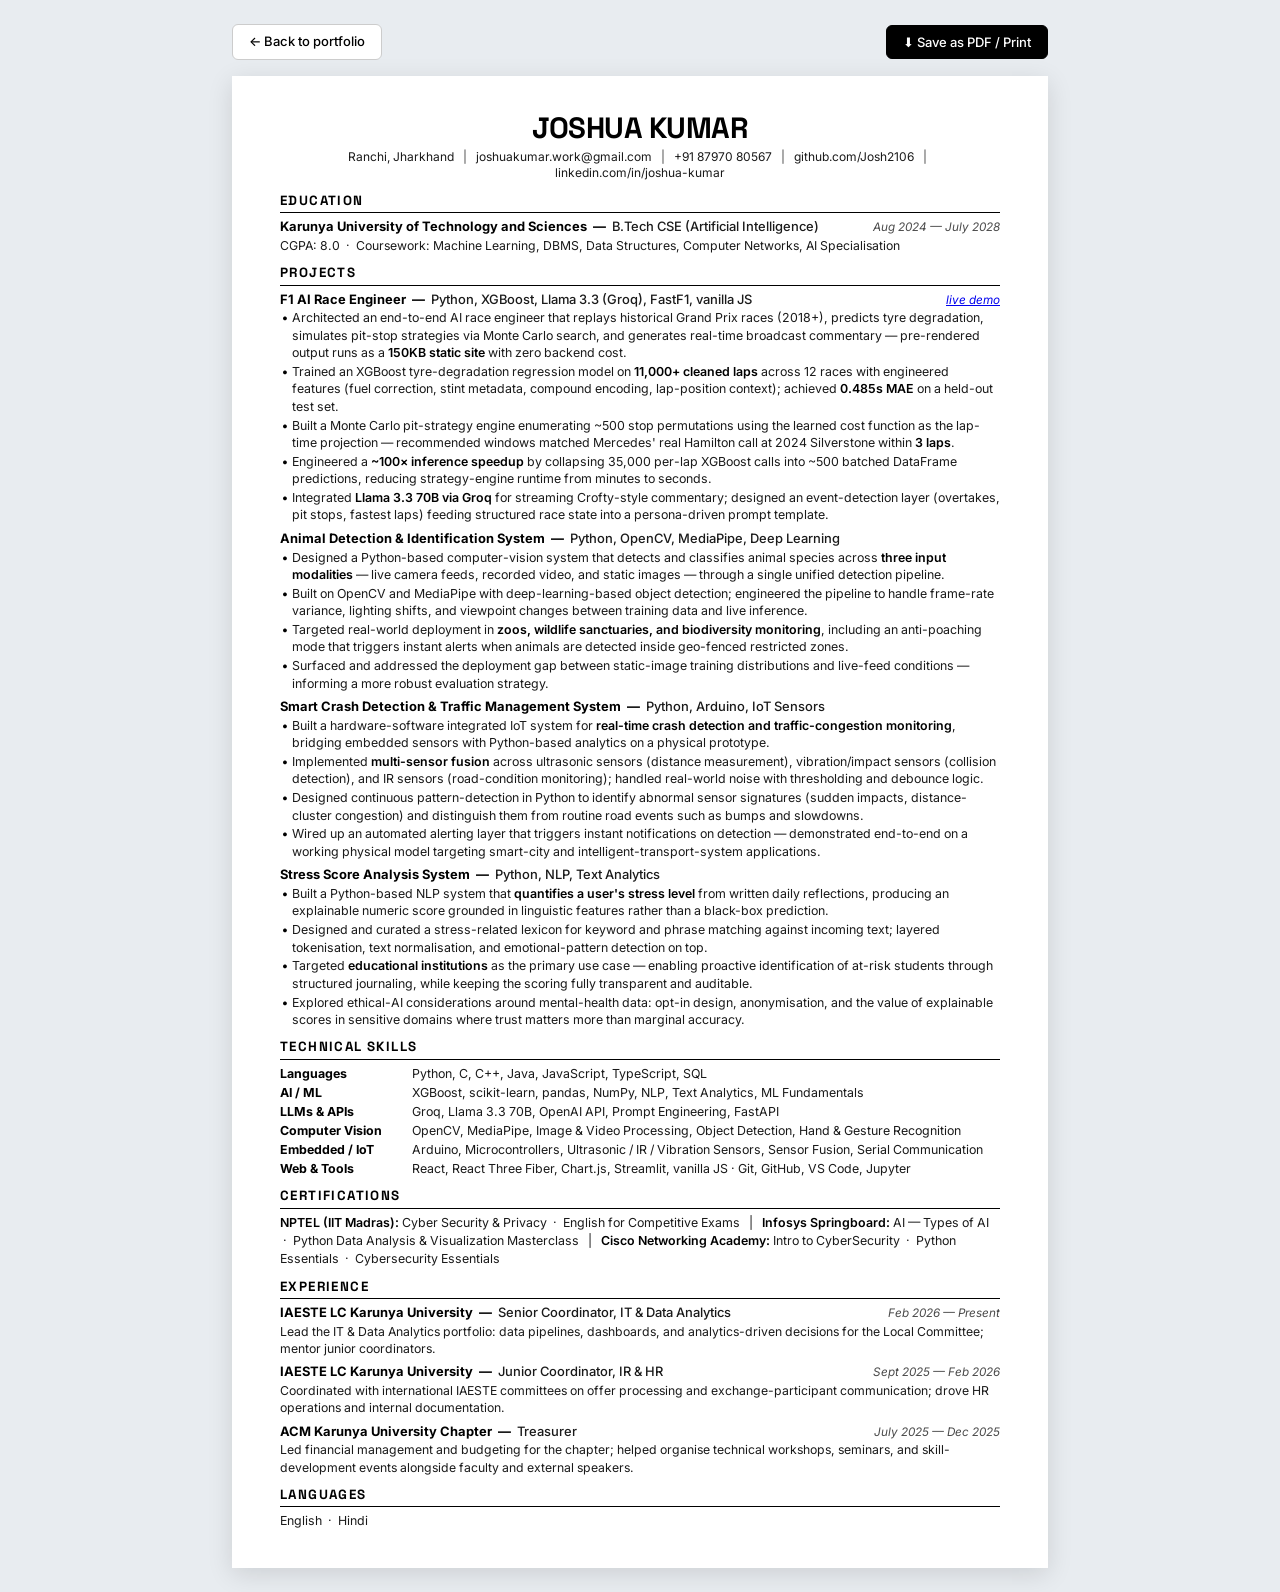
==== resume.html @ f76fd344 "Initial portfolio site - Hero with photo, typewriter, animated stats - 8 projects with video demos f" ====
<!doctype html>
<html lang="en">
<head>
<meta charset="utf-8" />
<meta name="viewport" content="width=device-width, initial-scale=1" />
<title>Joshua Kumar — Resume</title>
<meta name="description" content="Joshua Kumar — B.Tech CSE (AI) student. Resume." />
<link rel="icon" type="image/svg+xml" href="favicon.svg" />
<link rel="preconnect" href="https://fonts.googleapis.com" />
<link rel="preconnect" href="https://fonts.gstatic.com" crossorigin />
<link href="https://fonts.googleapis.com/css2?family=Inter:wght@400;500;600;700&family=Space+Grotesk:wght@600;700&display=swap" rel="stylesheet" />
<style>
  :root {
    --ink: #000000;
    --ink-soft: #1a1a1a;
    --ink-muted: #4a4a4a;
    --accent: #000000;
    --line: #cccccc;
    --bg: #ffffff;
  }
  * { box-sizing: border-box; margin: 0; padding: 0; }
  html { -webkit-print-color-adjust: exact; print-color-adjust: exact; }
  body {
    font-family: 'Inter', system-ui, sans-serif;
    background: #e8ecf0;
    color: var(--ink);
    line-height: 1.38;
    -webkit-font-smoothing: antialiased;
    padding: 24px 16px;
  }
  .toolbar {
    max-width: 8.5in;
    margin: 0 auto 16px;
    display: flex;
    justify-content: space-between;
    align-items: center;
    gap: 12px;
    flex-wrap: wrap;
  }
  .toolbar a, .toolbar button {
    font-family: inherit;
    font-size: 13px;
    font-weight: 500;
    padding: 8px 16px;
    border-radius: 6px;
    border: 1px solid var(--line);
    background: #fff;
    color: var(--ink);
    cursor: pointer;
    text-decoration: none;
    transition: all 0.15s ease;
  }
  .toolbar a:hover, .toolbar button:hover {
    background: var(--ink);
    color: #fff;
    border-color: var(--ink);
  }
  .toolbar .print-btn { background: var(--ink); color: #fff; border-color: var(--ink); }
  .toolbar .print-btn:hover { background: #333; border-color: #333; }

  .page {
    width: 8.5in;
    min-height: 11in;
    background: var(--bg);
    margin: 0 auto;
    padding: 0.4in 0.5in;
    box-shadow: 0 6px 24px rgba(0, 0, 0, 0.12);
    color: var(--ink);
    font-size: 9.5pt;
  }

  /* HEADER */
  .name {
    font-family: 'Space Grotesk', sans-serif;
    font-size: 22pt;
    font-weight: 700;
    letter-spacing: -0.5px;
    text-align: center;
    color: var(--ink);
    line-height: 1;
  }
  .contact-line {
    text-align: center;
    margin-top: 5px;
    font-size: 9pt;
    color: var(--ink-soft);
  }
  .contact-line a { color: var(--ink-soft); text-decoration: none; }
  .contact-line .sep { margin: 0 6px; color: var(--ink-muted); }

  /* SECTION */
  .sec { margin-top: 10px; }
  .sec-title {
    font-family: 'Space Grotesk', sans-serif;
    font-size: 10pt;
    font-weight: 700;
    text-transform: uppercase;
    letter-spacing: 1.4px;
    color: var(--ink);
    border-bottom: 1.2px solid var(--ink);
    padding-bottom: 2px;
    margin-bottom: 5px;
  }

  /* ENTRY */
  .entry { margin-bottom: 6px; break-inside: avoid; }
  .entry:last-child { margin-bottom: 0; }
  .entry-head {
    display: flex;
    justify-content: space-between;
    align-items: baseline;
    gap: 10px;
  }
  .entry-title { font-weight: 700; font-size: 9.7pt; color: var(--ink); }
  .entry-title em { font-weight: 500; color: var(--ink-soft); font-style: normal; }
  .entry-date {
    font-size: 8.8pt;
    color: var(--ink-muted);
    font-style: italic;
    white-space: nowrap;
  }
  .entry-sub {
    font-size: 9.2pt;
    color: var(--ink-soft);
    margin-top: 1px;
    line-height: 1.4;
  }
  .entry ul { list-style: none; padding-left: 0; margin-top: 1px; }
  .entry ul li {
    position: relative;
    padding-left: 12px;
    margin-bottom: 1.5px;
    font-size: 9.3pt;
    line-height: 1.4;
    color: var(--ink-soft);
  }
  .entry ul li::before {
    content: "•";
    position: absolute;
    left: 2px;
    color: var(--ink);
    font-weight: 700;
  }
  .entry ul li strong { color: var(--ink); font-weight: 600; }

  /* SKILLS */
  .skills-row {
    display: grid;
    grid-template-columns: 120px 1fr;
    gap: 3px 12px;
    font-size: 9.3pt;
    margin-bottom: 2px;
  }
  .skills-label { font-weight: 700; color: var(--ink); }
  .skills-value { color: var(--ink-soft); }

  /* COMPACT */
  .compact-list {
    font-size: 9.3pt;
    color: var(--ink-soft);
    line-height: 1.45;
  }
  .compact-list strong { color: var(--ink); font-weight: 600; }

  /* PRINT */
  @media print {
    body { background: #fff; padding: 0; }
    .toolbar { display: none; }
    .page {
      box-shadow: none;
      margin: 0;
      padding: 0.38in 0.48in;
      width: 100%;
      min-height: auto;
    }
    a { color: inherit; text-decoration: none; }
  }

  @page {
    size: letter;
    margin: 0.3in;
  }
</style>
</head>
<body>

<div class="toolbar">
  <a href="index.html">← Back to portfolio</a>
  <button class="print-btn" onclick="window.print()">⬇ Save as PDF / Print</button>
</div>

<div class="page">

  <!-- HEADER -->
  <h1 class="name">JOSHUA KUMAR</h1>
  <div class="contact-line">
    Ranchi, Jharkhand
    <span class="sep">|</span>
    <a href="mailto:joshuakumar.work@gmail.com">joshuakumar.work@gmail.com</a>
    <span class="sep">|</span>
    +91 87970 80567
    <span class="sep">|</span>
    <a href="https://github.com/Josh2106" target="_blank">github.com/Josh2106</a>
    <span class="sep">|</span>
    <a href="https://www.linkedin.com/in/joshua-kumar-252450297/" target="_blank">linkedin.com/in/joshua-kumar</a>
  </div>

  <!-- EDUCATION -->
  <div class="sec">
    <div class="sec-title">Education</div>
    <div class="entry">
      <div class="entry-head">
        <span class="entry-title">Karunya University of Technology and Sciences &nbsp;—&nbsp; <em>B.Tech CSE (Artificial Intelligence)</em></span>
        <span class="entry-date">Aug 2024 — July 2028</span>
      </div>
      <div class="entry-sub">CGPA: 8.0 &nbsp;·&nbsp; Coursework: Machine Learning, DBMS, Data Structures, Computer Networks, AI Specialisation</div>
    </div>
  </div>

  <!-- PROJECTS -->
  <div class="sec">
    <div class="sec-title">Projects</div>

    <div class="entry">
      <div class="entry-head">
        <span class="entry-title">F1 AI Race Engineer &nbsp;—&nbsp; <em>Python, XGBoost, Llama 3.3 (Groq), FastF1, vanilla JS</em></span>
        <span class="entry-date"><a href="https://josh2106.github.io/f1-ai-race-engineer/" target="_blank">live demo</a></span>
      </div>
      <ul>
        <li>Architected an end-to-end AI race engineer that replays historical Grand Prix races (2018+), predicts tyre degradation, simulates pit-stop strategies via Monte Carlo search, and generates real-time broadcast commentary — pre-rendered output runs as a <strong>150KB static site</strong> with zero backend cost.</li>
        <li>Trained an XGBoost tyre-degradation regression model on <strong>11,000+ cleaned laps</strong> across 12 races with engineered features (fuel correction, stint metadata, compound encoding, lap-position context); achieved <strong>0.485s MAE</strong> on a held-out test set.</li>
        <li>Built a Monte Carlo pit-strategy engine enumerating ~500 stop permutations using the learned cost function as the lap-time projection — recommended windows matched Mercedes' real Hamilton call at 2024 Silverstone within <strong>3 laps</strong>.</li>
        <li>Engineered a <strong>~100× inference speedup</strong> by collapsing 35,000 per-lap XGBoost calls into ~500 batched DataFrame predictions, reducing strategy-engine runtime from minutes to seconds.</li>
        <li>Integrated <strong>Llama 3.3 70B via Groq</strong> for streaming Crofty-style commentary; designed an event-detection layer (overtakes, pit stops, fastest laps) feeding structured race state into a persona-driven prompt template.</li>
      </ul>
    </div>

    <div class="entry">
      <div class="entry-head">
        <span class="entry-title">Animal Detection &amp; Identification System &nbsp;—&nbsp; <em>Python, OpenCV, MediaPipe, Deep Learning</em></span>
      </div>
      <ul>
        <li>Designed a Python-based computer-vision system that detects and classifies animal species across <strong>three input modalities</strong> — live camera feeds, recorded video, and static images — through a single unified detection pipeline.</li>
        <li>Built on OpenCV and MediaPipe with deep-learning-based object detection; engineered the pipeline to handle frame-rate variance, lighting shifts, and viewpoint changes between training data and live inference.</li>
        <li>Targeted real-world deployment in <strong>zoos, wildlife sanctuaries, and biodiversity monitoring</strong>, including an anti-poaching mode that triggers instant alerts when animals are detected inside geo-fenced restricted zones.</li>
        <li>Surfaced and addressed the deployment gap between static-image training distributions and live-feed conditions — informing a more robust evaluation strategy.</li>
      </ul>
    </div>

    <div class="entry">
      <div class="entry-head">
        <span class="entry-title">Smart Crash Detection &amp; Traffic Management System &nbsp;—&nbsp; <em>Python, Arduino, IoT Sensors</em></span>
      </div>
      <ul>
        <li>Built a hardware-software integrated IoT system for <strong>real-time crash detection and traffic-congestion monitoring</strong>, bridging embedded sensors with Python-based analytics on a physical prototype.</li>
        <li>Implemented <strong>multi-sensor fusion</strong> across ultrasonic sensors (distance measurement), vibration/impact sensors (collision detection), and IR sensors (road-condition monitoring); handled real-world noise with thresholding and debounce logic.</li>
        <li>Designed continuous pattern-detection in Python to identify abnormal sensor signatures (sudden impacts, distance-cluster congestion) and distinguish them from routine road events such as bumps and slowdowns.</li>
        <li>Wired up an automated alerting layer that triggers instant notifications on detection — demonstrated end-to-end on a working physical model targeting smart-city and intelligent-transport-system applications.</li>
      </ul>
    </div>

    <div class="entry">
      <div class="entry-head">
        <span class="entry-title">Stress Score Analysis System &nbsp;—&nbsp; <em>Python, NLP, Text Analytics</em></span>
      </div>
      <ul>
        <li>Built a Python-based NLP system that <strong>quantifies a user's stress level</strong> from written daily reflections, producing an explainable numeric score grounded in linguistic features rather than a black-box prediction.</li>
        <li>Designed and curated a stress-related lexicon for keyword and phrase matching against incoming text; layered tokenisation, text normalisation, and emotional-pattern detection on top.</li>
        <li>Targeted <strong>educational institutions</strong> as the primary use case — enabling proactive identification of at-risk students through structured journaling, while keeping the scoring fully transparent and auditable.</li>
        <li>Explored ethical-AI considerations around mental-health data: opt-in design, anonymisation, and the value of explainable scores in sensitive domains where trust matters more than marginal accuracy.</li>
      </ul>
    </div>

  </div>

  <!-- TECHNICAL SKILLS -->
  <div class="sec">
    <div class="sec-title">Technical Skills</div>
    <div class="skills-row">
      <div class="skills-label">Languages</div>
      <div class="skills-value">Python, C, C++, Java, JavaScript, TypeScript, SQL</div>
    </div>
    <div class="skills-row">
      <div class="skills-label">AI / ML</div>
      <div class="skills-value">XGBoost, scikit-learn, pandas, NumPy, NLP, Text Analytics, ML Fundamentals</div>
    </div>
    <div class="skills-row">
      <div class="skills-label">LLMs &amp; APIs</div>
      <div class="skills-value">Groq, Llama 3.3 70B, OpenAI API, Prompt Engineering, FastAPI</div>
    </div>
    <div class="skills-row">
      <div class="skills-label">Computer Vision</div>
      <div class="skills-value">OpenCV, MediaPipe, Image &amp; Video Processing, Object Detection, Hand &amp; Gesture Recognition</div>
    </div>
    <div class="skills-row">
      <div class="skills-label">Embedded / IoT</div>
      <div class="skills-value">Arduino, Microcontrollers, Ultrasonic / IR / Vibration Sensors, Sensor Fusion, Serial Communication</div>
    </div>
    <div class="skills-row">
      <div class="skills-label">Web &amp; Tools</div>
      <div class="skills-value">React, React Three Fiber, Chart.js, Streamlit, vanilla JS · Git, GitHub, VS Code, Jupyter</div>
    </div>
  </div>

  <!-- CERTIFICATIONS -->
  <div class="sec">
    <div class="sec-title">Certifications</div>
    <div class="compact-list">
      <strong>NPTEL (IIT Madras):</strong> Cyber Security &amp; Privacy &nbsp;·&nbsp; English for Competitive Exams &nbsp;&nbsp;|&nbsp;&nbsp;
      <strong>Infosys Springboard:</strong> AI — Types of AI &nbsp;·&nbsp; Python Data Analysis &amp; Visualization Masterclass &nbsp;&nbsp;|&nbsp;&nbsp;
      <strong>Cisco Networking Academy:</strong> Intro to CyberSecurity &nbsp;·&nbsp; Python Essentials &nbsp;·&nbsp; Cybersecurity Essentials
    </div>
  </div>

  <!-- EXPERIENCE -->
  <div class="sec">
    <div class="sec-title">Experience</div>

    <div class="entry">
      <div class="entry-head">
        <span class="entry-title">IAESTE LC Karunya University &nbsp;—&nbsp; <em>Senior Coordinator, IT &amp; Data Analytics</em></span>
        <span class="entry-date">Feb 2026 — Present</span>
      </div>
      <div class="entry-sub">Lead the IT &amp; Data Analytics portfolio: data pipelines, dashboards, and analytics-driven decisions for the Local Committee; mentor junior coordinators.</div>
    </div>

    <div class="entry">
      <div class="entry-head">
        <span class="entry-title">IAESTE LC Karunya University &nbsp;—&nbsp; <em>Junior Coordinator, IR &amp; HR</em></span>
        <span class="entry-date">Sept 2025 — Feb 2026</span>
      </div>
      <div class="entry-sub">Coordinated with international IAESTE committees on offer processing and exchange-participant communication; drove HR operations and internal documentation.</div>
    </div>

    <div class="entry">
      <div class="entry-head">
        <span class="entry-title">ACM Karunya University Chapter &nbsp;—&nbsp; <em>Treasurer</em></span>
        <span class="entry-date">July 2025 — Dec 2025</span>
      </div>
      <div class="entry-sub">Led financial management and budgeting for the chapter; helped organise technical workshops, seminars, and skill-development events alongside faculty and external speakers.</div>
    </div>
  </div>

  <!-- LANGUAGES -->
  <div class="sec">
    <div class="sec-title">Languages</div>
    <div class="compact-list">English &nbsp;·&nbsp; Hindi</div>
  </div>

</div>

</body>
</html>
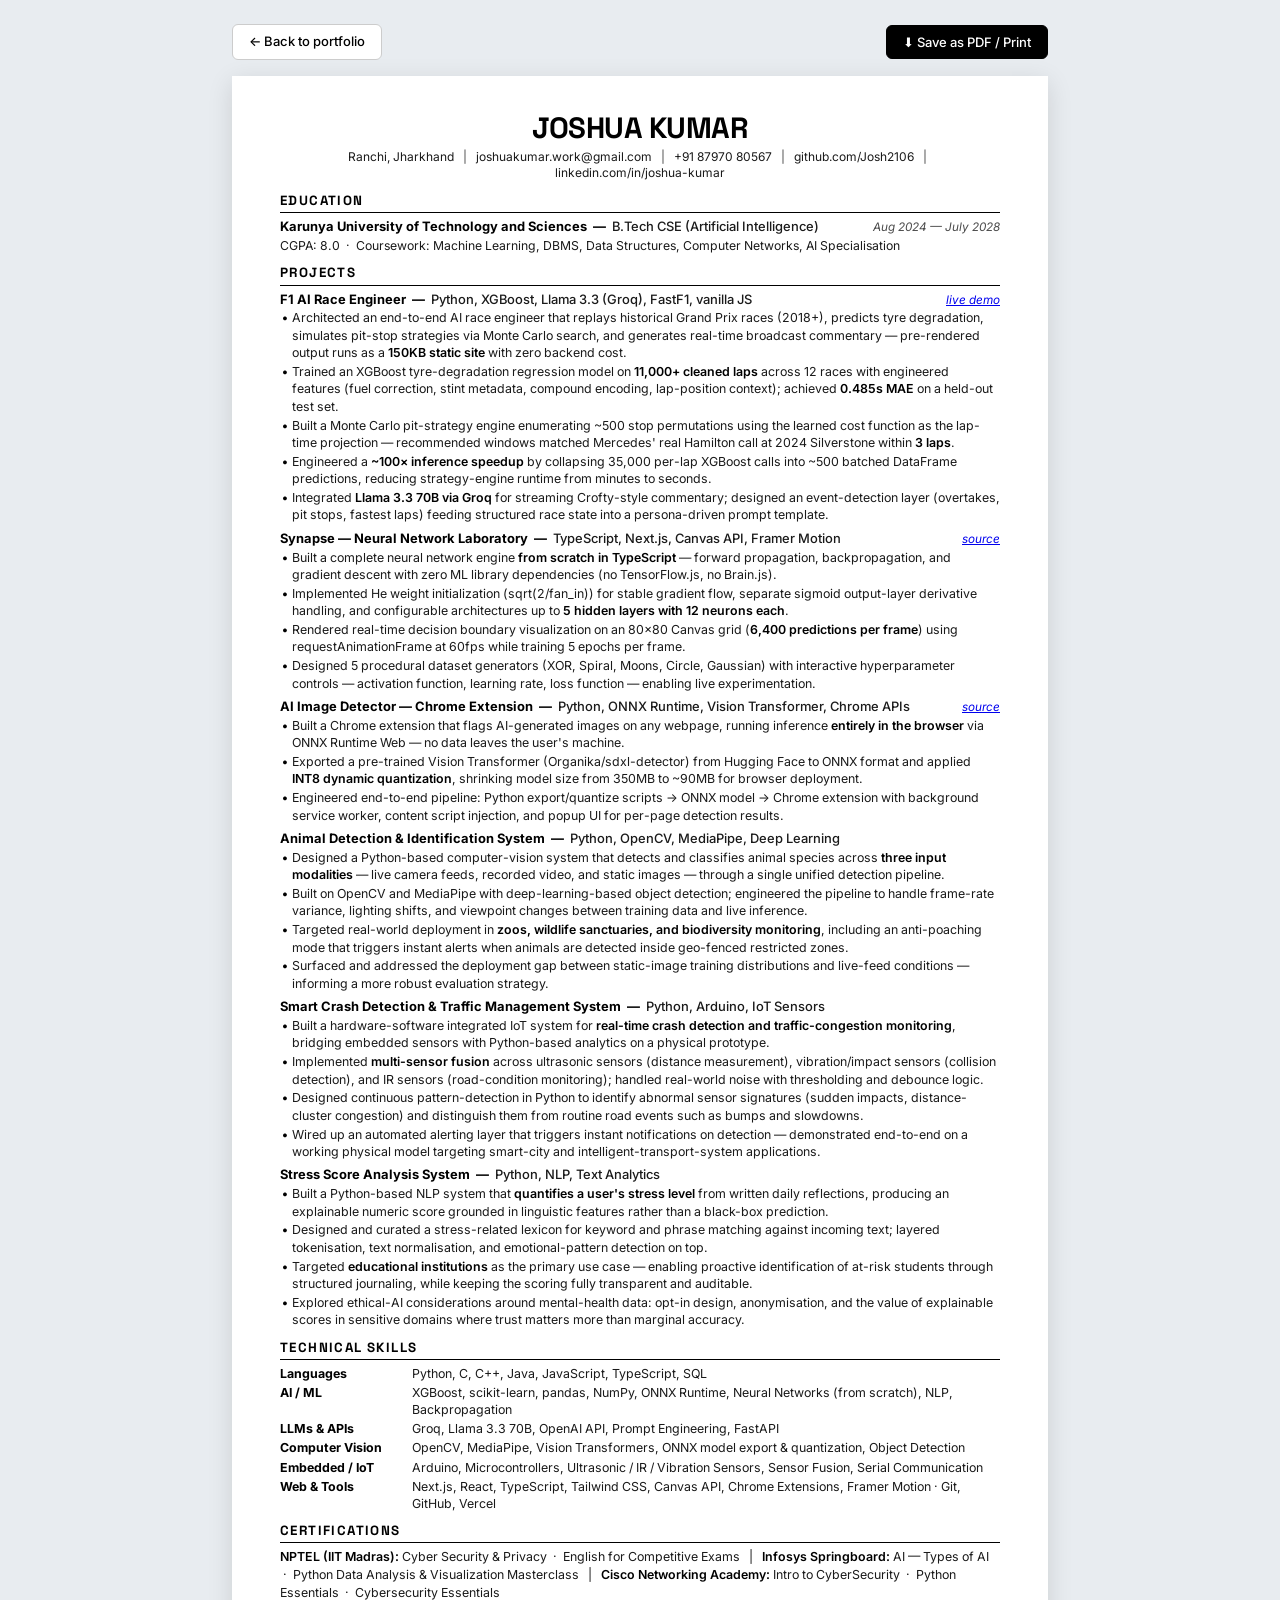
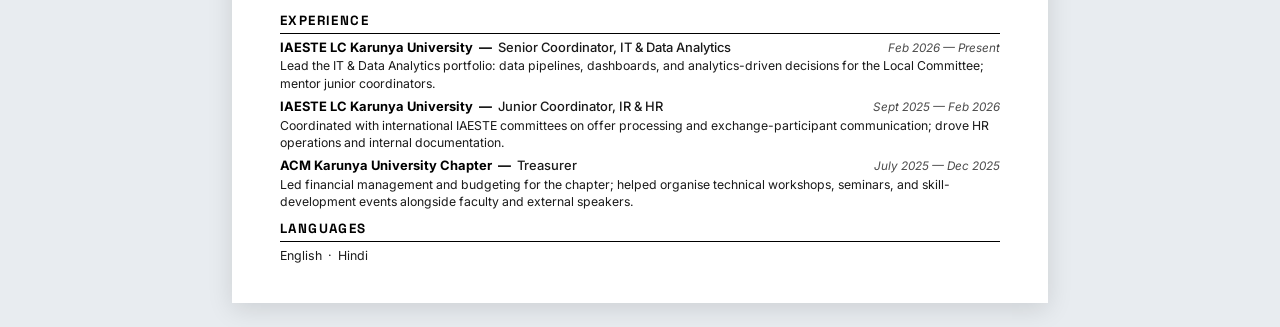
==== commit 8919fd3d: "Update resume with Synapse and Deepfake Detector projects Added two new project entries (Synapse neu" ====
--- a/resume.html
+++ b/resume.html
@@ -237,6 +237,31 @@
 
     <div class="entry">
       <div class="entry-head">
+        <span class="entry-title">Synapse — Neural Network Laboratory &nbsp;—&nbsp; <em>TypeScript, Next.js, Canvas API, Framer Motion</em></span>
+        <span class="entry-date"><a href="https://github.com/Josh2106/synapse" target="_blank">source</a></span>
+      </div>
+      <ul>
+        <li>Built a complete neural network engine <strong>from scratch in TypeScript</strong> — forward propagation, backpropagation, and gradient descent with zero ML library dependencies (no TensorFlow.js, no Brain.js).</li>
+        <li>Implemented He weight initialization (sqrt(2/fan_in)) for stable gradient flow, separate sigmoid output-layer derivative handling, and configurable architectures up to <strong>5 hidden layers with 12 neurons each</strong>.</li>
+        <li>Rendered real-time decision boundary visualization on an 80×80 Canvas grid (<strong>6,400 predictions per frame</strong>) using requestAnimationFrame at 60fps while training 5 epochs per frame.</li>
+        <li>Designed 5 procedural dataset generators (XOR, Spiral, Moons, Circle, Gaussian) with interactive hyperparameter controls — activation function, learning rate, loss function — enabling live experimentation.</li>
+      </ul>
+    </div>
+
+    <div class="entry">
+      <div class="entry-head">
+        <span class="entry-title">AI Image Detector — Chrome Extension &nbsp;—&nbsp; <em>Python, ONNX Runtime, Vision Transformer, Chrome APIs</em></span>
+        <span class="entry-date"><a href="https://github.com/Josh2106/deepfake-detector" target="_blank">source</a></span>
+      </div>
+      <ul>
+        <li>Built a Chrome extension that flags AI-generated images on any webpage, running inference <strong>entirely in the browser</strong> via ONNX Runtime Web — no data leaves the user's machine.</li>
+        <li>Exported a pre-trained Vision Transformer (Organika/sdxl-detector) from Hugging Face to ONNX format and applied <strong>INT8 dynamic quantization</strong>, shrinking model size from 350MB to ~90MB for browser deployment.</li>
+        <li>Engineered end-to-end pipeline: Python export/quantize scripts → ONNX model → Chrome extension with background service worker, content script injection, and popup UI for per-page detection results.</li>
+      </ul>
+    </div>
+
+    <div class="entry">
+      <div class="entry-head">
         <span class="entry-title">Animal Detection &amp; Identification System &nbsp;—&nbsp; <em>Python, OpenCV, MediaPipe, Deep Learning</em></span>
       </div>
       <ul>
@@ -282,7 +307,7 @@
     </div>
     <div class="skills-row">
       <div class="skills-label">AI / ML</div>
-      <div class="skills-value">XGBoost, scikit-learn, pandas, NumPy, NLP, Text Analytics, ML Fundamentals</div>
+      <div class="skills-value">XGBoost, scikit-learn, pandas, NumPy, ONNX Runtime, Neural Networks (from scratch), NLP, Backpropagation</div>
     </div>
     <div class="skills-row">
       <div class="skills-label">LLMs &amp; APIs</div>
@@ -290,7 +315,7 @@
     </div>
     <div class="skills-row">
       <div class="skills-label">Computer Vision</div>
-      <div class="skills-value">OpenCV, MediaPipe, Image &amp; Video Processing, Object Detection, Hand &amp; Gesture Recognition</div>
+      <div class="skills-value">OpenCV, MediaPipe, Vision Transformers, ONNX model export &amp; quantization, Object Detection</div>
     </div>
     <div class="skills-row">
       <div class="skills-label">Embedded / IoT</div>
@@ -298,7 +323,7 @@
     </div>
     <div class="skills-row">
       <div class="skills-label">Web &amp; Tools</div>
-      <div class="skills-value">React, React Three Fiber, Chart.js, Streamlit, vanilla JS · Git, GitHub, VS Code, Jupyter</div>
+      <div class="skills-value">Next.js, React, TypeScript, Tailwind CSS, Canvas API, Chrome Extensions, Framer Motion · Git, GitHub, Vercel</div>
     </div>
   </div>
 
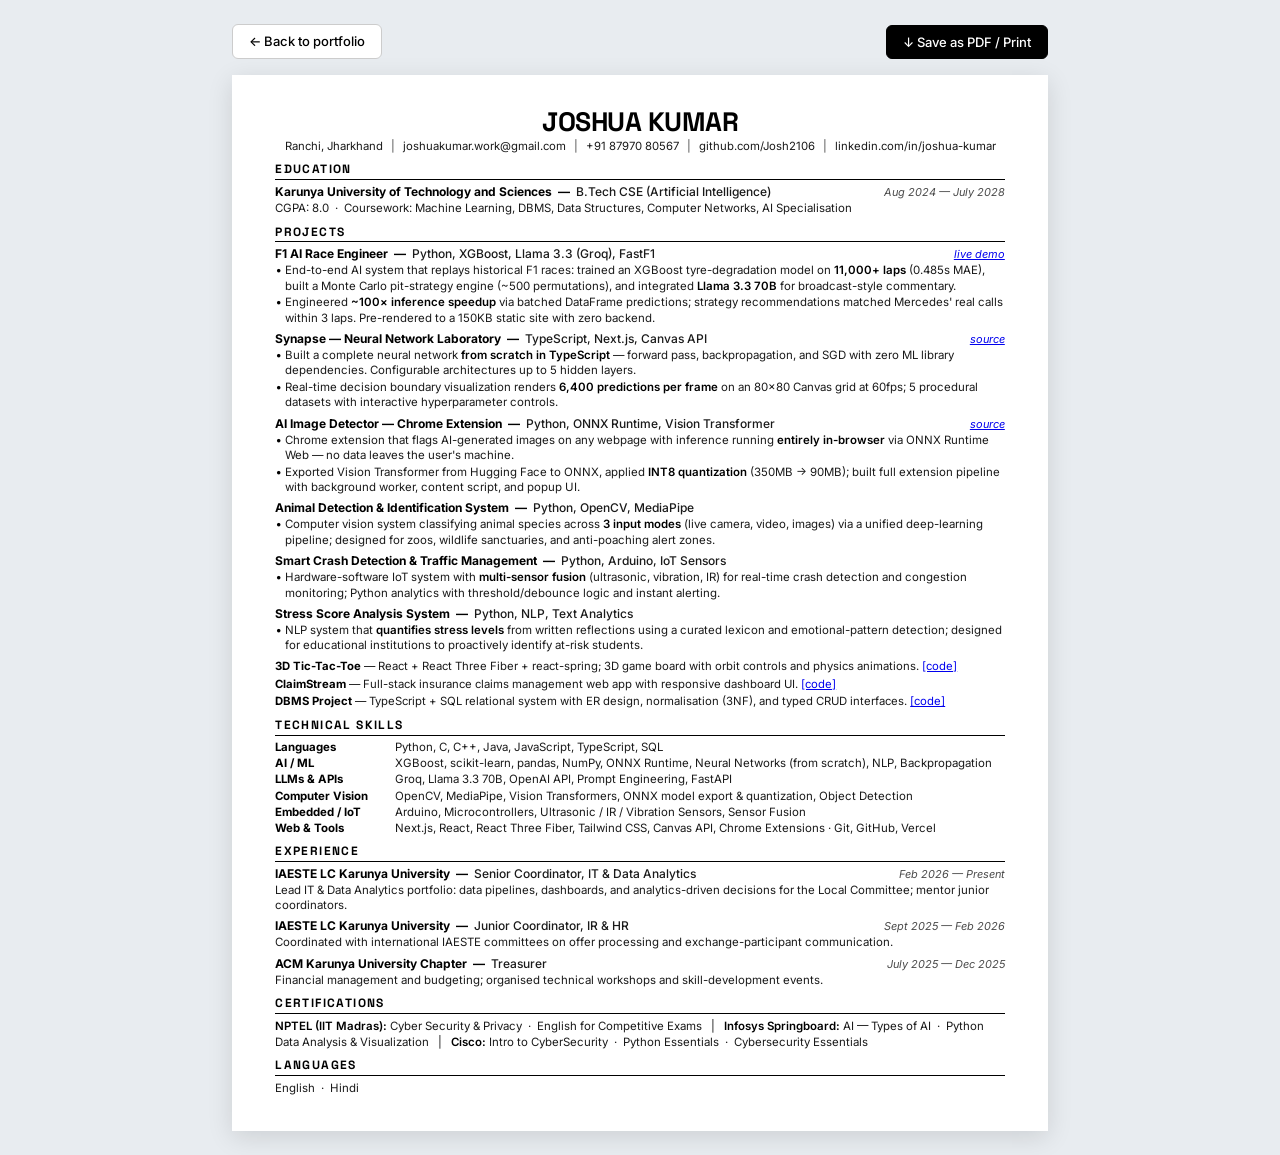
==== commit d721bf20: "Redesign resume to fit all 9 projects on one page Condensed bullet points for top projects, added re" ====
--- a/resume.html
+++ b/resume.html
@@ -24,7 +24,7 @@
     font-family: 'Inter', system-ui, sans-serif;
     background: #e8ecf0;
     color: var(--ink);
-    line-height: 1.38;
+    line-height: 1.32;
     -webkit-font-smoothing: antialiased;
     padding: 24px 16px;
   }
@@ -60,19 +60,20 @@
 
   .page {
     width: 8.5in;
-    min-height: 11in;
+    height: 11in;
     background: var(--bg);
     margin: 0 auto;
-    padding: 0.4in 0.5in;
+    padding: 0.35in 0.45in;
     box-shadow: 0 6px 24px rgba(0, 0, 0, 0.12);
     color: var(--ink);
-    font-size: 9.5pt;
+    font-size: 8.8pt;
+    overflow: hidden;
   }
 
   /* HEADER */
   .name {
     font-family: 'Space Grotesk', sans-serif;
-    font-size: 22pt;
+    font-size: 20pt;
     font-weight: 700;
     letter-spacing: -0.5px;
     text-align: center;
@@ -81,63 +82,63 @@
   }
   .contact-line {
     text-align: center;
-    margin-top: 5px;
-    font-size: 9pt;
+    margin-top: 4px;
+    font-size: 8.5pt;
     color: var(--ink-soft);
   }
   .contact-line a { color: var(--ink-soft); text-decoration: none; }
-  .contact-line .sep { margin: 0 6px; color: var(--ink-muted); }
+  .contact-line .sep { margin: 0 5px; color: var(--ink-muted); }
 
   /* SECTION */
-  .sec { margin-top: 10px; }
+  .sec { margin-top: 8px; }
   .sec-title {
     font-family: 'Space Grotesk', sans-serif;
-    font-size: 10pt;
+    font-size: 9pt;
     font-weight: 700;
     text-transform: uppercase;
     letter-spacing: 1.4px;
     color: var(--ink);
     border-bottom: 1.2px solid var(--ink);
-    padding-bottom: 2px;
-    margin-bottom: 5px;
+    padding-bottom: 1px;
+    margin-bottom: 4px;
   }
 
   /* ENTRY */
-  .entry { margin-bottom: 6px; break-inside: avoid; }
+  .entry { margin-bottom: 5px; break-inside: avoid; }
   .entry:last-child { margin-bottom: 0; }
   .entry-head {
     display: flex;
     justify-content: space-between;
     align-items: baseline;
-    gap: 10px;
-  }
-  .entry-title { font-weight: 700; font-size: 9.7pt; color: var(--ink); }
+    gap: 8px;
+  }
+  .entry-title { font-weight: 700; font-size: 9pt; color: var(--ink); }
   .entry-title em { font-weight: 500; color: var(--ink-soft); font-style: normal; }
   .entry-date {
-    font-size: 8.8pt;
+    font-size: 8.2pt;
     color: var(--ink-muted);
     font-style: italic;
     white-space: nowrap;
   }
   .entry-sub {
-    font-size: 9.2pt;
+    font-size: 8.6pt;
     color: var(--ink-soft);
     margin-top: 1px;
-    line-height: 1.4;
+    line-height: 1.35;
   }
   .entry ul { list-style: none; padding-left: 0; margin-top: 1px; }
   .entry ul li {
     position: relative;
-    padding-left: 12px;
-    margin-bottom: 1.5px;
-    font-size: 9.3pt;
-    line-height: 1.4;
+    padding-left: 10px;
+    margin-bottom: 1px;
+    font-size: 8.6pt;
+    line-height: 1.35;
     color: var(--ink-soft);
   }
   .entry ul li::before {
     content: "•";
     position: absolute;
-    left: 2px;
+    left: 1px;
     color: var(--ink);
     font-weight: 700;
   }
@@ -146,21 +147,36 @@
   /* SKILLS */
   .skills-row {
     display: grid;
-    grid-template-columns: 120px 1fr;
-    gap: 3px 12px;
-    font-size: 9.3pt;
-    margin-bottom: 2px;
+    grid-template-columns: 110px 1fr;
+    gap: 2px 10px;
+    font-size: 8.6pt;
+    margin-bottom: 1px;
   }
   .skills-label { font-weight: 700; color: var(--ink); }
   .skills-value { color: var(--ink-soft); }
 
   /* COMPACT */
   .compact-list {
-    font-size: 9.3pt;
-    color: var(--ink-soft);
-    line-height: 1.45;
+    font-size: 8.6pt;
+    color: var(--ink-soft);
+    line-height: 1.4;
   }
   .compact-list strong { color: var(--ink); font-weight: 600; }
+
+  /* OTHER PROJECTS */
+  .other-projects {
+    margin-top: 4px;
+    font-size: 8.5pt;
+    color: var(--ink-soft);
+    line-height: 1.4;
+  }
+  .other-projects .op-item {
+    margin-bottom: 2px;
+  }
+  .other-projects .op-title {
+    font-weight: 700;
+    color: var(--ink);
+  }
 
   /* PRINT */
   @media print {
@@ -169,8 +185,9 @@
     .page {
       box-shadow: none;
       margin: 0;
-      padding: 0.38in 0.48in;
+      padding: 0.35in 0.45in;
       width: 100%;
+      height: auto;
       min-height: auto;
     }
     a { color: inherit; text-decoration: none; }
@@ -178,15 +195,15 @@
 
   @page {
     size: letter;
-    margin: 0.3in;
+    margin: 0;
   }
 </style>
 </head>
 <body>
 
 <div class="toolbar">
-  <a href="index.html">← Back to portfolio</a>
-  <button class="print-btn" onclick="window.print()">⬇ Save as PDF / Print</button>
+  <a href="index.html">&larr; Back to portfolio</a>
+  <button class="print-btn" onclick="window.print()">&darr; Save as PDF / Print</button>
 </div>
 
 <div class="page">
@@ -210,10 +227,10 @@
     <div class="sec-title">Education</div>
     <div class="entry">
       <div class="entry-head">
-        <span class="entry-title">Karunya University of Technology and Sciences &nbsp;—&nbsp; <em>B.Tech CSE (Artificial Intelligence)</em></span>
-        <span class="entry-date">Aug 2024 — July 2028</span>
-      </div>
-      <div class="entry-sub">CGPA: 8.0 &nbsp;·&nbsp; Coursework: Machine Learning, DBMS, Data Structures, Computer Networks, AI Specialisation</div>
+        <span class="entry-title">Karunya University of Technology and Sciences &nbsp;&mdash;&nbsp; <em>B.Tech CSE (Artificial Intelligence)</em></span>
+        <span class="entry-date">Aug 2024 &mdash; July 2028</span>
+      </div>
+      <div class="entry-sub">CGPA: 8.0 &nbsp;&middot;&nbsp; Coursework: Machine Learning, DBMS, Data Structures, Computer Networks, AI Specialisation</div>
     </div>
   </div>
 
@@ -223,77 +240,68 @@
 
     <div class="entry">
       <div class="entry-head">
-        <span class="entry-title">F1 AI Race Engineer &nbsp;—&nbsp; <em>Python, XGBoost, Llama 3.3 (Groq), FastF1, vanilla JS</em></span>
+        <span class="entry-title">F1 AI Race Engineer &nbsp;&mdash;&nbsp; <em>Python, XGBoost, Llama 3.3 (Groq), FastF1</em></span>
         <span class="entry-date"><a href="https://josh2106.github.io/f1-ai-race-engineer/" target="_blank">live demo</a></span>
       </div>
       <ul>
-        <li>Architected an end-to-end AI race engineer that replays historical Grand Prix races (2018+), predicts tyre degradation, simulates pit-stop strategies via Monte Carlo search, and generates real-time broadcast commentary — pre-rendered output runs as a <strong>150KB static site</strong> with zero backend cost.</li>
-        <li>Trained an XGBoost tyre-degradation regression model on <strong>11,000+ cleaned laps</strong> across 12 races with engineered features (fuel correction, stint metadata, compound encoding, lap-position context); achieved <strong>0.485s MAE</strong> on a held-out test set.</li>
-        <li>Built a Monte Carlo pit-strategy engine enumerating ~500 stop permutations using the learned cost function as the lap-time projection — recommended windows matched Mercedes' real Hamilton call at 2024 Silverstone within <strong>3 laps</strong>.</li>
-        <li>Engineered a <strong>~100× inference speedup</strong> by collapsing 35,000 per-lap XGBoost calls into ~500 batched DataFrame predictions, reducing strategy-engine runtime from minutes to seconds.</li>
-        <li>Integrated <strong>Llama 3.3 70B via Groq</strong> for streaming Crofty-style commentary; designed an event-detection layer (overtakes, pit stops, fastest laps) feeding structured race state into a persona-driven prompt template.</li>
-      </ul>
-    </div>
-
-    <div class="entry">
-      <div class="entry-head">
-        <span class="entry-title">Synapse — Neural Network Laboratory &nbsp;—&nbsp; <em>TypeScript, Next.js, Canvas API, Framer Motion</em></span>
+        <li>End-to-end AI system that replays historical F1 races: trained an XGBoost tyre-degradation model on <strong>11,000+ laps</strong> (0.485s MAE), built a Monte Carlo pit-strategy engine (~500 permutations), and integrated <strong>Llama 3.3 70B</strong> for broadcast-style commentary.</li>
+        <li>Engineered <strong>~100&times; inference speedup</strong> via batched DataFrame predictions; strategy recommendations matched Mercedes' real calls within 3 laps. Pre-rendered to a 150KB static site with zero backend.</li>
+      </ul>
+    </div>
+
+    <div class="entry">
+      <div class="entry-head">
+        <span class="entry-title">Synapse &mdash; Neural Network Laboratory &nbsp;&mdash;&nbsp; <em>TypeScript, Next.js, Canvas API</em></span>
         <span class="entry-date"><a href="https://github.com/Josh2106/synapse" target="_blank">source</a></span>
       </div>
       <ul>
-        <li>Built a complete neural network engine <strong>from scratch in TypeScript</strong> — forward propagation, backpropagation, and gradient descent with zero ML library dependencies (no TensorFlow.js, no Brain.js).</li>
-        <li>Implemented He weight initialization (sqrt(2/fan_in)) for stable gradient flow, separate sigmoid output-layer derivative handling, and configurable architectures up to <strong>5 hidden layers with 12 neurons each</strong>.</li>
-        <li>Rendered real-time decision boundary visualization on an 80×80 Canvas grid (<strong>6,400 predictions per frame</strong>) using requestAnimationFrame at 60fps while training 5 epochs per frame.</li>
-        <li>Designed 5 procedural dataset generators (XOR, Spiral, Moons, Circle, Gaussian) with interactive hyperparameter controls — activation function, learning rate, loss function — enabling live experimentation.</li>
-      </ul>
-    </div>
-
-    <div class="entry">
-      <div class="entry-head">
-        <span class="entry-title">AI Image Detector — Chrome Extension &nbsp;—&nbsp; <em>Python, ONNX Runtime, Vision Transformer, Chrome APIs</em></span>
+        <li>Built a complete neural network <strong>from scratch in TypeScript</strong> &mdash; forward pass, backpropagation, and SGD with zero ML library dependencies. Configurable architectures up to 5 hidden layers.</li>
+        <li>Real-time decision boundary visualization renders <strong>6,400 predictions per frame</strong> on an 80&times;80 Canvas grid at 60fps; 5 procedural datasets with interactive hyperparameter controls.</li>
+      </ul>
+    </div>
+
+    <div class="entry">
+      <div class="entry-head">
+        <span class="entry-title">AI Image Detector &mdash; Chrome Extension &nbsp;&mdash;&nbsp; <em>Python, ONNX Runtime, Vision Transformer</em></span>
         <span class="entry-date"><a href="https://github.com/Josh2106/deepfake-detector" target="_blank">source</a></span>
       </div>
       <ul>
-        <li>Built a Chrome extension that flags AI-generated images on any webpage, running inference <strong>entirely in the browser</strong> via ONNX Runtime Web — no data leaves the user's machine.</li>
-        <li>Exported a pre-trained Vision Transformer (Organika/sdxl-detector) from Hugging Face to ONNX format and applied <strong>INT8 dynamic quantization</strong>, shrinking model size from 350MB to ~90MB for browser deployment.</li>
-        <li>Engineered end-to-end pipeline: Python export/quantize scripts → ONNX model → Chrome extension with background service worker, content script injection, and popup UI for per-page detection results.</li>
-      </ul>
-    </div>
-
-    <div class="entry">
-      <div class="entry-head">
-        <span class="entry-title">Animal Detection &amp; Identification System &nbsp;—&nbsp; <em>Python, OpenCV, MediaPipe, Deep Learning</em></span>
-      </div>
-      <ul>
-        <li>Designed a Python-based computer-vision system that detects and classifies animal species across <strong>three input modalities</strong> — live camera feeds, recorded video, and static images — through a single unified detection pipeline.</li>
-        <li>Built on OpenCV and MediaPipe with deep-learning-based object detection; engineered the pipeline to handle frame-rate variance, lighting shifts, and viewpoint changes between training data and live inference.</li>
-        <li>Targeted real-world deployment in <strong>zoos, wildlife sanctuaries, and biodiversity monitoring</strong>, including an anti-poaching mode that triggers instant alerts when animals are detected inside geo-fenced restricted zones.</li>
-        <li>Surfaced and addressed the deployment gap between static-image training distributions and live-feed conditions — informing a more robust evaluation strategy.</li>
-      </ul>
-    </div>
-
-    <div class="entry">
-      <div class="entry-head">
-        <span class="entry-title">Smart Crash Detection &amp; Traffic Management System &nbsp;—&nbsp; <em>Python, Arduino, IoT Sensors</em></span>
-      </div>
-      <ul>
-        <li>Built a hardware-software integrated IoT system for <strong>real-time crash detection and traffic-congestion monitoring</strong>, bridging embedded sensors with Python-based analytics on a physical prototype.</li>
-        <li>Implemented <strong>multi-sensor fusion</strong> across ultrasonic sensors (distance measurement), vibration/impact sensors (collision detection), and IR sensors (road-condition monitoring); handled real-world noise with thresholding and debounce logic.</li>
-        <li>Designed continuous pattern-detection in Python to identify abnormal sensor signatures (sudden impacts, distance-cluster congestion) and distinguish them from routine road events such as bumps and slowdowns.</li>
-        <li>Wired up an automated alerting layer that triggers instant notifications on detection — demonstrated end-to-end on a working physical model targeting smart-city and intelligent-transport-system applications.</li>
-      </ul>
-    </div>
-
-    <div class="entry">
-      <div class="entry-head">
-        <span class="entry-title">Stress Score Analysis System &nbsp;—&nbsp; <em>Python, NLP, Text Analytics</em></span>
-      </div>
-      <ul>
-        <li>Built a Python-based NLP system that <strong>quantifies a user's stress level</strong> from written daily reflections, producing an explainable numeric score grounded in linguistic features rather than a black-box prediction.</li>
-        <li>Designed and curated a stress-related lexicon for keyword and phrase matching against incoming text; layered tokenisation, text normalisation, and emotional-pattern detection on top.</li>
-        <li>Targeted <strong>educational institutions</strong> as the primary use case — enabling proactive identification of at-risk students through structured journaling, while keeping the scoring fully transparent and auditable.</li>
-        <li>Explored ethical-AI considerations around mental-health data: opt-in design, anonymisation, and the value of explainable scores in sensitive domains where trust matters more than marginal accuracy.</li>
-      </ul>
+        <li>Chrome extension that flags AI-generated images on any webpage with inference running <strong>entirely in-browser</strong> via ONNX Runtime Web &mdash; no data leaves the user's machine.</li>
+        <li>Exported Vision Transformer from Hugging Face to ONNX, applied <strong>INT8 quantization</strong> (350MB &rarr; 90MB); built full extension pipeline with background worker, content script, and popup UI.</li>
+      </ul>
+    </div>
+
+    <div class="entry">
+      <div class="entry-head">
+        <span class="entry-title">Animal Detection &amp; Identification System &nbsp;&mdash;&nbsp; <em>Python, OpenCV, MediaPipe</em></span>
+      </div>
+      <ul>
+        <li>Computer vision system classifying animal species across <strong>3 input modes</strong> (live camera, video, images) via a unified deep-learning pipeline; designed for zoos, wildlife sanctuaries, and anti-poaching alert zones.</li>
+      </ul>
+    </div>
+
+    <div class="entry">
+      <div class="entry-head">
+        <span class="entry-title">Smart Crash Detection &amp; Traffic Management &nbsp;&mdash;&nbsp; <em>Python, Arduino, IoT Sensors</em></span>
+      </div>
+      <ul>
+        <li>Hardware-software IoT system with <strong>multi-sensor fusion</strong> (ultrasonic, vibration, IR) for real-time crash detection and congestion monitoring; Python analytics with threshold/debounce logic and instant alerting.</li>
+      </ul>
+    </div>
+
+    <div class="entry">
+      <div class="entry-head">
+        <span class="entry-title">Stress Score Analysis System &nbsp;&mdash;&nbsp; <em>Python, NLP, Text Analytics</em></span>
+      </div>
+      <ul>
+        <li>NLP system that <strong>quantifies stress levels</strong> from written reflections using a curated lexicon and emotional-pattern detection; designed for educational institutions to proactively identify at-risk students.</li>
+      </ul>
+    </div>
+
+    <div class="other-projects">
+      <div class="op-item"><span class="op-title">3D Tic-Tac-Toe</span> &mdash; React + React Three Fiber + react-spring; 3D game board with orbit controls and physics animations. <a href="https://github.com/Josh2106/xoxogame" target="_blank">[code]</a></div>
+      <div class="op-item"><span class="op-title">ClaimStream</span> &mdash; Full-stack insurance claims management web app with responsive dashboard UI. <a href="https://github.com/Josh2106/claimstream" target="_blank">[code]</a></div>
+      <div class="op-item"><span class="op-title">DBMS Project</span> &mdash; TypeScript + SQL relational system with ER design, normalisation (3NF), and typed CRUD interfaces. <a href="https://github.com/Josh2106/dbms-project" target="_blank">[code]</a></div>
     </div>
 
   </div>
@@ -319,11 +327,40 @@
     </div>
     <div class="skills-row">
       <div class="skills-label">Embedded / IoT</div>
-      <div class="skills-value">Arduino, Microcontrollers, Ultrasonic / IR / Vibration Sensors, Sensor Fusion, Serial Communication</div>
+      <div class="skills-value">Arduino, Microcontrollers, Ultrasonic / IR / Vibration Sensors, Sensor Fusion</div>
     </div>
     <div class="skills-row">
       <div class="skills-label">Web &amp; Tools</div>
-      <div class="skills-value">Next.js, React, TypeScript, Tailwind CSS, Canvas API, Chrome Extensions, Framer Motion · Git, GitHub, Vercel</div>
+      <div class="skills-value">Next.js, React, React Three Fiber, Tailwind CSS, Canvas API, Chrome Extensions &middot; Git, GitHub, Vercel</div>
+    </div>
+  </div>
+
+  <!-- EXPERIENCE -->
+  <div class="sec">
+    <div class="sec-title">Experience</div>
+
+    <div class="entry">
+      <div class="entry-head">
+        <span class="entry-title">IAESTE LC Karunya University &nbsp;&mdash;&nbsp; <em>Senior Coordinator, IT &amp; Data Analytics</em></span>
+        <span class="entry-date">Feb 2026 &mdash; Present</span>
+      </div>
+      <div class="entry-sub">Lead IT &amp; Data Analytics portfolio: data pipelines, dashboards, and analytics-driven decisions for the Local Committee; mentor junior coordinators.</div>
+    </div>
+
+    <div class="entry">
+      <div class="entry-head">
+        <span class="entry-title">IAESTE LC Karunya University &nbsp;&mdash;&nbsp; <em>Junior Coordinator, IR &amp; HR</em></span>
+        <span class="entry-date">Sept 2025 &mdash; Feb 2026</span>
+      </div>
+      <div class="entry-sub">Coordinated with international IAESTE committees on offer processing and exchange-participant communication.</div>
+    </div>
+
+    <div class="entry">
+      <div class="entry-head">
+        <span class="entry-title">ACM Karunya University Chapter &nbsp;&mdash;&nbsp; <em>Treasurer</em></span>
+        <span class="entry-date">July 2025 &mdash; Dec 2025</span>
+      </div>
+      <div class="entry-sub">Financial management and budgeting; organised technical workshops and skill-development events.</div>
     </div>
   </div>
 
@@ -331,45 +368,16 @@
   <div class="sec">
     <div class="sec-title">Certifications</div>
     <div class="compact-list">
-      <strong>NPTEL (IIT Madras):</strong> Cyber Security &amp; Privacy &nbsp;·&nbsp; English for Competitive Exams &nbsp;&nbsp;|&nbsp;&nbsp;
-      <strong>Infosys Springboard:</strong> AI — Types of AI &nbsp;·&nbsp; Python Data Analysis &amp; Visualization Masterclass &nbsp;&nbsp;|&nbsp;&nbsp;
-      <strong>Cisco Networking Academy:</strong> Intro to CyberSecurity &nbsp;·&nbsp; Python Essentials &nbsp;·&nbsp; Cybersecurity Essentials
-    </div>
-  </div>
-
-  <!-- EXPERIENCE -->
-  <div class="sec">
-    <div class="sec-title">Experience</div>
-
-    <div class="entry">
-      <div class="entry-head">
-        <span class="entry-title">IAESTE LC Karunya University &nbsp;—&nbsp; <em>Senior Coordinator, IT &amp; Data Analytics</em></span>
-        <span class="entry-date">Feb 2026 — Present</span>
-      </div>
-      <div class="entry-sub">Lead the IT &amp; Data Analytics portfolio: data pipelines, dashboards, and analytics-driven decisions for the Local Committee; mentor junior coordinators.</div>
-    </div>
-
-    <div class="entry">
-      <div class="entry-head">
-        <span class="entry-title">IAESTE LC Karunya University &nbsp;—&nbsp; <em>Junior Coordinator, IR &amp; HR</em></span>
-        <span class="entry-date">Sept 2025 — Feb 2026</span>
-      </div>
-      <div class="entry-sub">Coordinated with international IAESTE committees on offer processing and exchange-participant communication; drove HR operations and internal documentation.</div>
-    </div>
-
-    <div class="entry">
-      <div class="entry-head">
-        <span class="entry-title">ACM Karunya University Chapter &nbsp;—&nbsp; <em>Treasurer</em></span>
-        <span class="entry-date">July 2025 — Dec 2025</span>
-      </div>
-      <div class="entry-sub">Led financial management and budgeting for the chapter; helped organise technical workshops, seminars, and skill-development events alongside faculty and external speakers.</div>
+      <strong>NPTEL (IIT Madras):</strong> Cyber Security &amp; Privacy &nbsp;&middot;&nbsp; English for Competitive Exams &nbsp;&nbsp;|&nbsp;&nbsp;
+      <strong>Infosys Springboard:</strong> AI &mdash; Types of AI &nbsp;&middot;&nbsp; Python Data Analysis &amp; Visualization &nbsp;&nbsp;|&nbsp;&nbsp;
+      <strong>Cisco:</strong> Intro to CyberSecurity &nbsp;&middot;&nbsp; Python Essentials &nbsp;&middot;&nbsp; Cybersecurity Essentials
     </div>
   </div>
 
   <!-- LANGUAGES -->
   <div class="sec">
     <div class="sec-title">Languages</div>
-    <div class="compact-list">English &nbsp;·&nbsp; Hindi</div>
+    <div class="compact-list">English &nbsp;&middot;&nbsp; Hindi</div>
   </div>
 
 </div>
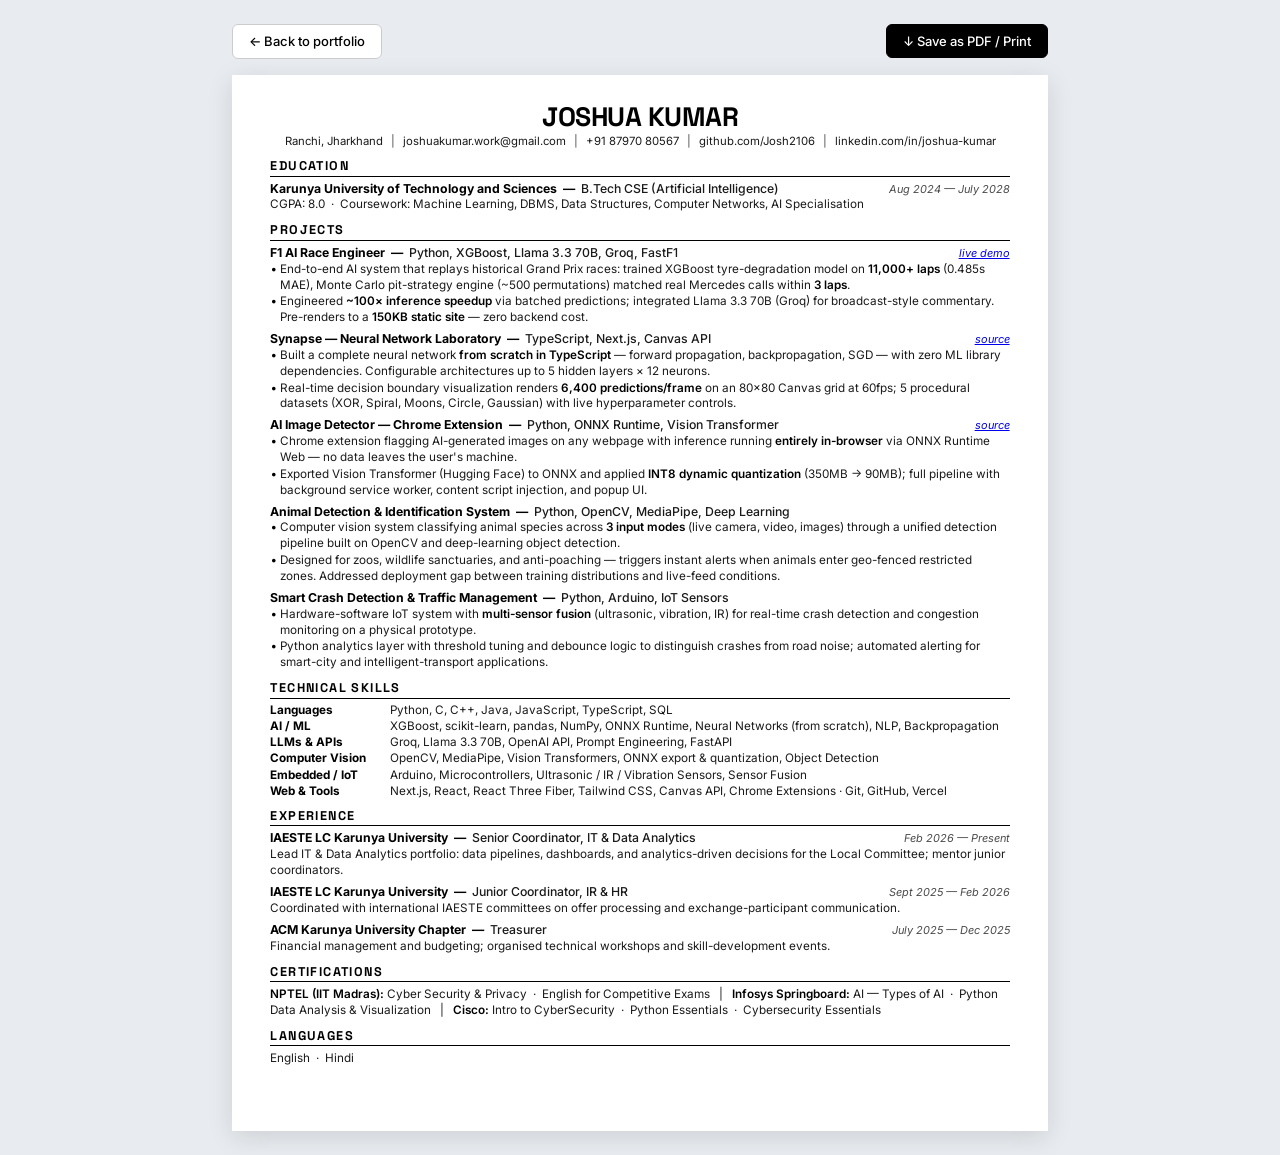
==== commit b53aa6c1: "Rewrite resume: top 5 projects, 2 bullets each, strict one-page fit Featured: F1 Race Engineer, Syna" ====
--- a/resume.html
+++ b/resume.html
@@ -24,7 +24,7 @@
     font-family: 'Inter', system-ui, sans-serif;
     background: #e8ecf0;
     color: var(--ink);
-    line-height: 1.32;
+    line-height: 1.3;
     -webkit-font-smoothing: antialiased;
     padding: 24px 16px;
   }
@@ -63,10 +63,10 @@
     height: 11in;
     background: var(--bg);
     margin: 0 auto;
-    padding: 0.35in 0.45in;
+    padding: 0.3in 0.4in;
     box-shadow: 0 6px 24px rgba(0, 0, 0, 0.12);
     color: var(--ink);
-    font-size: 8.8pt;
+    font-size: 9pt;
     overflow: hidden;
   }
 
@@ -90,10 +90,10 @@
   .contact-line .sep { margin: 0 5px; color: var(--ink-muted); }
 
   /* SECTION */
-  .sec { margin-top: 8px; }
+  .sec { margin-top: 9px; }
   .sec-title {
     font-family: 'Space Grotesk', sans-serif;
-    font-size: 9pt;
+    font-size: 9.5pt;
     font-weight: 700;
     text-transform: uppercase;
     letter-spacing: 1.4px;
@@ -112,7 +112,7 @@
     align-items: baseline;
     gap: 8px;
   }
-  .entry-title { font-weight: 700; font-size: 9pt; color: var(--ink); }
+  .entry-title { font-weight: 700; font-size: 9.2pt; color: var(--ink); }
   .entry-title em { font-weight: 500; color: var(--ink-soft); font-style: normal; }
   .entry-date {
     font-size: 8.2pt;
@@ -121,7 +121,7 @@
     white-space: nowrap;
   }
   .entry-sub {
-    font-size: 8.6pt;
+    font-size: 8.8pt;
     color: var(--ink-soft);
     margin-top: 1px;
     line-height: 1.35;
@@ -131,12 +131,12 @@
     position: relative;
     padding-left: 10px;
     margin-bottom: 1px;
-    font-size: 8.6pt;
+    font-size: 8.8pt;
     line-height: 1.35;
     color: var(--ink-soft);
   }
   .entry ul li::before {
-    content: "•";
+    content: "\2022";
     position: absolute;
     left: 1px;
     color: var(--ink);
@@ -149,7 +149,7 @@
     display: grid;
     grid-template-columns: 110px 1fr;
     gap: 2px 10px;
-    font-size: 8.6pt;
+    font-size: 8.8pt;
     margin-bottom: 1px;
   }
   .skills-label { font-weight: 700; color: var(--ink); }
@@ -157,26 +157,11 @@
 
   /* COMPACT */
   .compact-list {
-    font-size: 8.6pt;
+    font-size: 8.8pt;
     color: var(--ink-soft);
     line-height: 1.4;
   }
   .compact-list strong { color: var(--ink); font-weight: 600; }
-
-  /* OTHER PROJECTS */
-  .other-projects {
-    margin-top: 4px;
-    font-size: 8.5pt;
-    color: var(--ink-soft);
-    line-height: 1.4;
-  }
-  .other-projects .op-item {
-    margin-bottom: 2px;
-  }
-  .other-projects .op-title {
-    font-weight: 700;
-    color: var(--ink);
-  }
 
   /* PRINT */
   @media print {
@@ -185,7 +170,7 @@
     .page {
       box-shadow: none;
       margin: 0;
-      padding: 0.35in 0.45in;
+      padding: 0.3in 0.4in;
       width: 100%;
       height: auto;
       min-height: auto;
@@ -238,70 +223,62 @@
   <div class="sec">
     <div class="sec-title">Projects</div>
 
-    <div class="entry">
-      <div class="entry-head">
-        <span class="entry-title">F1 AI Race Engineer &nbsp;&mdash;&nbsp; <em>Python, XGBoost, Llama 3.3 (Groq), FastF1</em></span>
+    <!-- 1. F1 AI Race Engineer -->
+    <div class="entry">
+      <div class="entry-head">
+        <span class="entry-title">F1 AI Race Engineer &nbsp;&mdash;&nbsp; <em>Python, XGBoost, Llama 3.3 70B, Groq, FastF1</em></span>
         <span class="entry-date"><a href="https://josh2106.github.io/f1-ai-race-engineer/" target="_blank">live demo</a></span>
       </div>
       <ul>
-        <li>End-to-end AI system that replays historical F1 races: trained an XGBoost tyre-degradation model on <strong>11,000+ laps</strong> (0.485s MAE), built a Monte Carlo pit-strategy engine (~500 permutations), and integrated <strong>Llama 3.3 70B</strong> for broadcast-style commentary.</li>
-        <li>Engineered <strong>~100&times; inference speedup</strong> via batched DataFrame predictions; strategy recommendations matched Mercedes' real calls within 3 laps. Pre-rendered to a 150KB static site with zero backend.</li>
-      </ul>
-    </div>
-
+        <li>End-to-end AI system that replays historical Grand Prix races: trained XGBoost tyre-degradation model on <strong>11,000+ laps</strong> (0.485s MAE), Monte Carlo pit-strategy engine (~500 permutations) matched real Mercedes calls within <strong>3 laps</strong>.</li>
+        <li>Engineered <strong>~100&times; inference speedup</strong> via batched predictions; integrated Llama 3.3 70B (Groq) for broadcast-style commentary. Pre-renders to a <strong>150KB static site</strong> &mdash; zero backend cost.</li>
+      </ul>
+    </div>
+
+    <!-- 2. Synapse -->
     <div class="entry">
       <div class="entry-head">
         <span class="entry-title">Synapse &mdash; Neural Network Laboratory &nbsp;&mdash;&nbsp; <em>TypeScript, Next.js, Canvas API</em></span>
         <span class="entry-date"><a href="https://github.com/Josh2106/synapse" target="_blank">source</a></span>
       </div>
       <ul>
-        <li>Built a complete neural network <strong>from scratch in TypeScript</strong> &mdash; forward pass, backpropagation, and SGD with zero ML library dependencies. Configurable architectures up to 5 hidden layers.</li>
-        <li>Real-time decision boundary visualization renders <strong>6,400 predictions per frame</strong> on an 80&times;80 Canvas grid at 60fps; 5 procedural datasets with interactive hyperparameter controls.</li>
-      </ul>
-    </div>
-
+        <li>Built a complete neural network <strong>from scratch in TypeScript</strong> &mdash; forward propagation, backpropagation, SGD &mdash; with zero ML library dependencies. Configurable architectures up to 5 hidden layers &times; 12 neurons.</li>
+        <li>Real-time decision boundary visualization renders <strong>6,400 predictions/frame</strong> on an 80&times;80 Canvas grid at 60fps; 5 procedural datasets (XOR, Spiral, Moons, Circle, Gaussian) with live hyperparameter controls.</li>
+      </ul>
+    </div>
+
+    <!-- 3. Deepfake Detector -->
     <div class="entry">
       <div class="entry-head">
         <span class="entry-title">AI Image Detector &mdash; Chrome Extension &nbsp;&mdash;&nbsp; <em>Python, ONNX Runtime, Vision Transformer</em></span>
         <span class="entry-date"><a href="https://github.com/Josh2106/deepfake-detector" target="_blank">source</a></span>
       </div>
       <ul>
-        <li>Chrome extension that flags AI-generated images on any webpage with inference running <strong>entirely in-browser</strong> via ONNX Runtime Web &mdash; no data leaves the user's machine.</li>
-        <li>Exported Vision Transformer from Hugging Face to ONNX, applied <strong>INT8 quantization</strong> (350MB &rarr; 90MB); built full extension pipeline with background worker, content script, and popup UI.</li>
-      </ul>
-    </div>
-
-    <div class="entry">
-      <div class="entry-head">
-        <span class="entry-title">Animal Detection &amp; Identification System &nbsp;&mdash;&nbsp; <em>Python, OpenCV, MediaPipe</em></span>
-      </div>
-      <ul>
-        <li>Computer vision system classifying animal species across <strong>3 input modes</strong> (live camera, video, images) via a unified deep-learning pipeline; designed for zoos, wildlife sanctuaries, and anti-poaching alert zones.</li>
-      </ul>
-    </div>
-
+        <li>Chrome extension flagging AI-generated images on any webpage with inference running <strong>entirely in-browser</strong> via ONNX Runtime Web &mdash; no data leaves the user's machine.</li>
+        <li>Exported Vision Transformer (Hugging Face) to ONNX and applied <strong>INT8 dynamic quantization</strong> (350MB &rarr; 90MB); full pipeline with background service worker, content script injection, and popup UI.</li>
+      </ul>
+    </div>
+
+    <!-- 4. Animal Detection -->
+    <div class="entry">
+      <div class="entry-head">
+        <span class="entry-title">Animal Detection &amp; Identification System &nbsp;&mdash;&nbsp; <em>Python, OpenCV, MediaPipe, Deep Learning</em></span>
+      </div>
+      <ul>
+        <li>Computer vision system classifying animal species across <strong>3 input modes</strong> (live camera, video, images) through a unified detection pipeline built on OpenCV and deep-learning object detection.</li>
+        <li>Designed for zoos, wildlife sanctuaries, and anti-poaching &mdash; triggers instant alerts when animals enter geo-fenced restricted zones. Addressed deployment gap between training distributions and live-feed conditions.</li>
+      </ul>
+    </div>
+
+    <!-- 5. Smart Crash Detection -->
     <div class="entry">
       <div class="entry-head">
         <span class="entry-title">Smart Crash Detection &amp; Traffic Management &nbsp;&mdash;&nbsp; <em>Python, Arduino, IoT Sensors</em></span>
       </div>
       <ul>
-        <li>Hardware-software IoT system with <strong>multi-sensor fusion</strong> (ultrasonic, vibration, IR) for real-time crash detection and congestion monitoring; Python analytics with threshold/debounce logic and instant alerting.</li>
-      </ul>
-    </div>
-
-    <div class="entry">
-      <div class="entry-head">
-        <span class="entry-title">Stress Score Analysis System &nbsp;&mdash;&nbsp; <em>Python, NLP, Text Analytics</em></span>
-      </div>
-      <ul>
-        <li>NLP system that <strong>quantifies stress levels</strong> from written reflections using a curated lexicon and emotional-pattern detection; designed for educational institutions to proactively identify at-risk students.</li>
-      </ul>
-    </div>
-
-    <div class="other-projects">
-      <div class="op-item"><span class="op-title">3D Tic-Tac-Toe</span> &mdash; React + React Three Fiber + react-spring; 3D game board with orbit controls and physics animations. <a href="https://github.com/Josh2106/xoxogame" target="_blank">[code]</a></div>
-      <div class="op-item"><span class="op-title">ClaimStream</span> &mdash; Full-stack insurance claims management web app with responsive dashboard UI. <a href="https://github.com/Josh2106/claimstream" target="_blank">[code]</a></div>
-      <div class="op-item"><span class="op-title">DBMS Project</span> &mdash; TypeScript + SQL relational system with ER design, normalisation (3NF), and typed CRUD interfaces. <a href="https://github.com/Josh2106/dbms-project" target="_blank">[code]</a></div>
+        <li>Hardware-software IoT system with <strong>multi-sensor fusion</strong> (ultrasonic, vibration, IR) for real-time crash detection and congestion monitoring on a physical prototype.</li>
+        <li>Python analytics layer with threshold tuning and debounce logic to distinguish crashes from road noise; automated alerting for smart-city and intelligent-transport applications.</li>
+      </ul>
     </div>
 
   </div>
@@ -323,7 +300,7 @@
     </div>
     <div class="skills-row">
       <div class="skills-label">Computer Vision</div>
-      <div class="skills-value">OpenCV, MediaPipe, Vision Transformers, ONNX model export &amp; quantization, Object Detection</div>
+      <div class="skills-value">OpenCV, MediaPipe, Vision Transformers, ONNX export &amp; quantization, Object Detection</div>
     </div>
     <div class="skills-row">
       <div class="skills-label">Embedded / IoT</div>
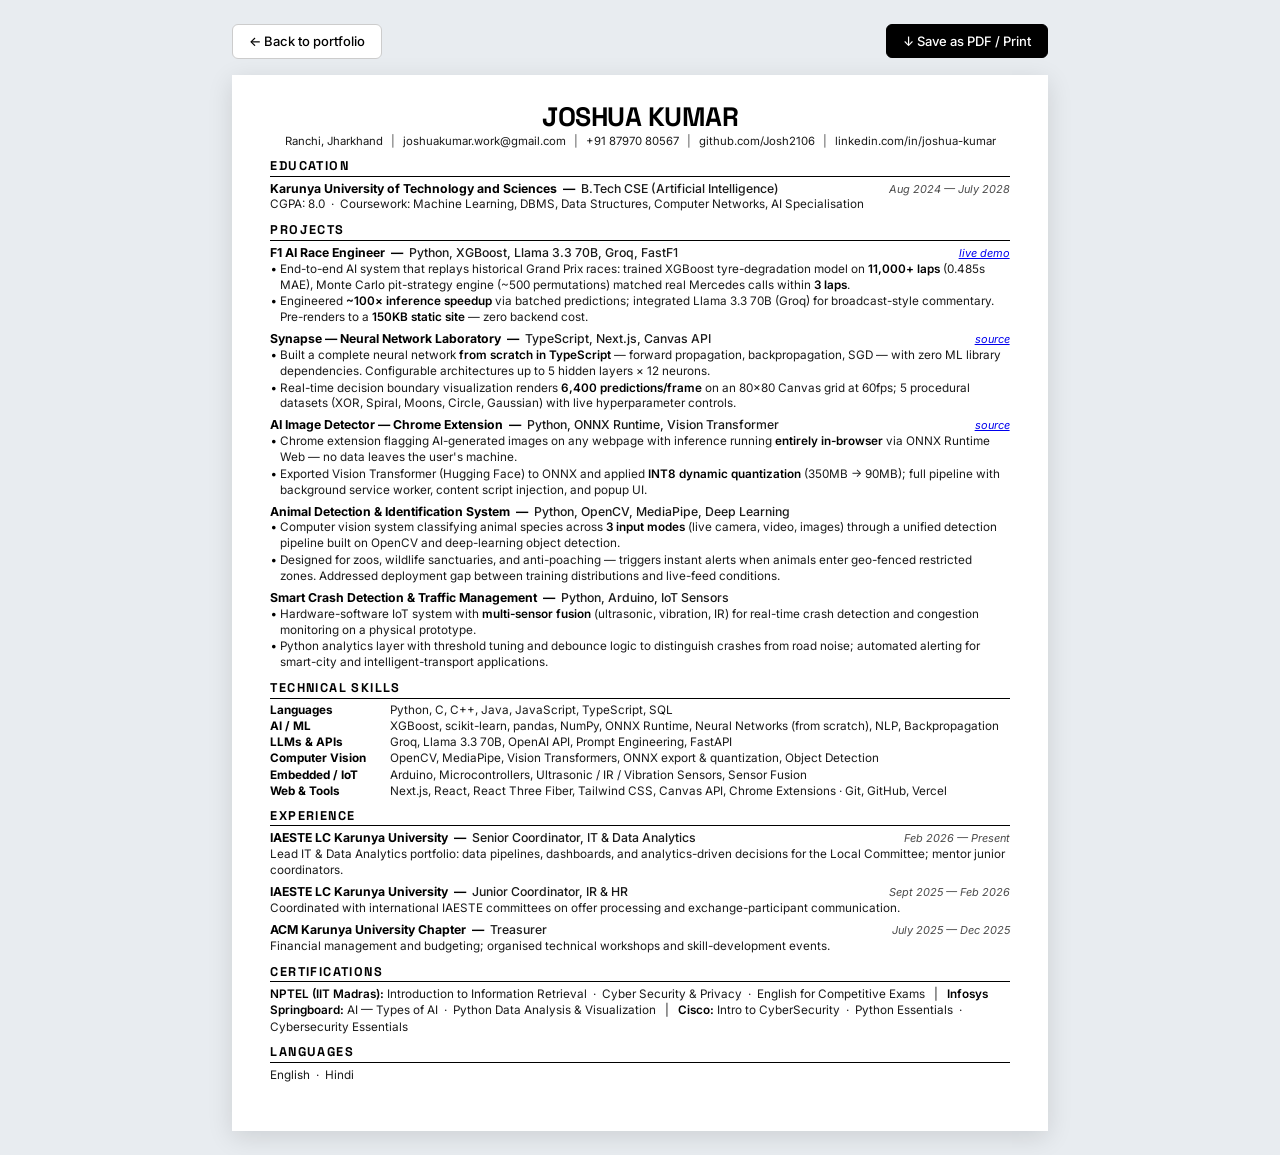
==== commit be7cb517: "Add NPTEL Introduction to Information Retrieval cert" ====
--- a/resume.html
+++ b/resume.html
@@ -345,7 +345,7 @@
   <div class="sec">
     <div class="sec-title">Certifications</div>
     <div class="compact-list">
-      <strong>NPTEL (IIT Madras):</strong> Cyber Security &amp; Privacy &nbsp;&middot;&nbsp; English for Competitive Exams &nbsp;&nbsp;|&nbsp;&nbsp;
+      <strong>NPTEL (IIT Madras):</strong> Introduction to Information Retrieval &nbsp;&middot;&nbsp; Cyber Security &amp; Privacy &nbsp;&middot;&nbsp; English for Competitive Exams &nbsp;&nbsp;|&nbsp;&nbsp;
       <strong>Infosys Springboard:</strong> AI &mdash; Types of AI &nbsp;&middot;&nbsp; Python Data Analysis &amp; Visualization &nbsp;&nbsp;|&nbsp;&nbsp;
       <strong>Cisco:</strong> Intro to CyberSecurity &nbsp;&middot;&nbsp; Python Essentials &nbsp;&middot;&nbsp; Cybersecurity Essentials
     </div>
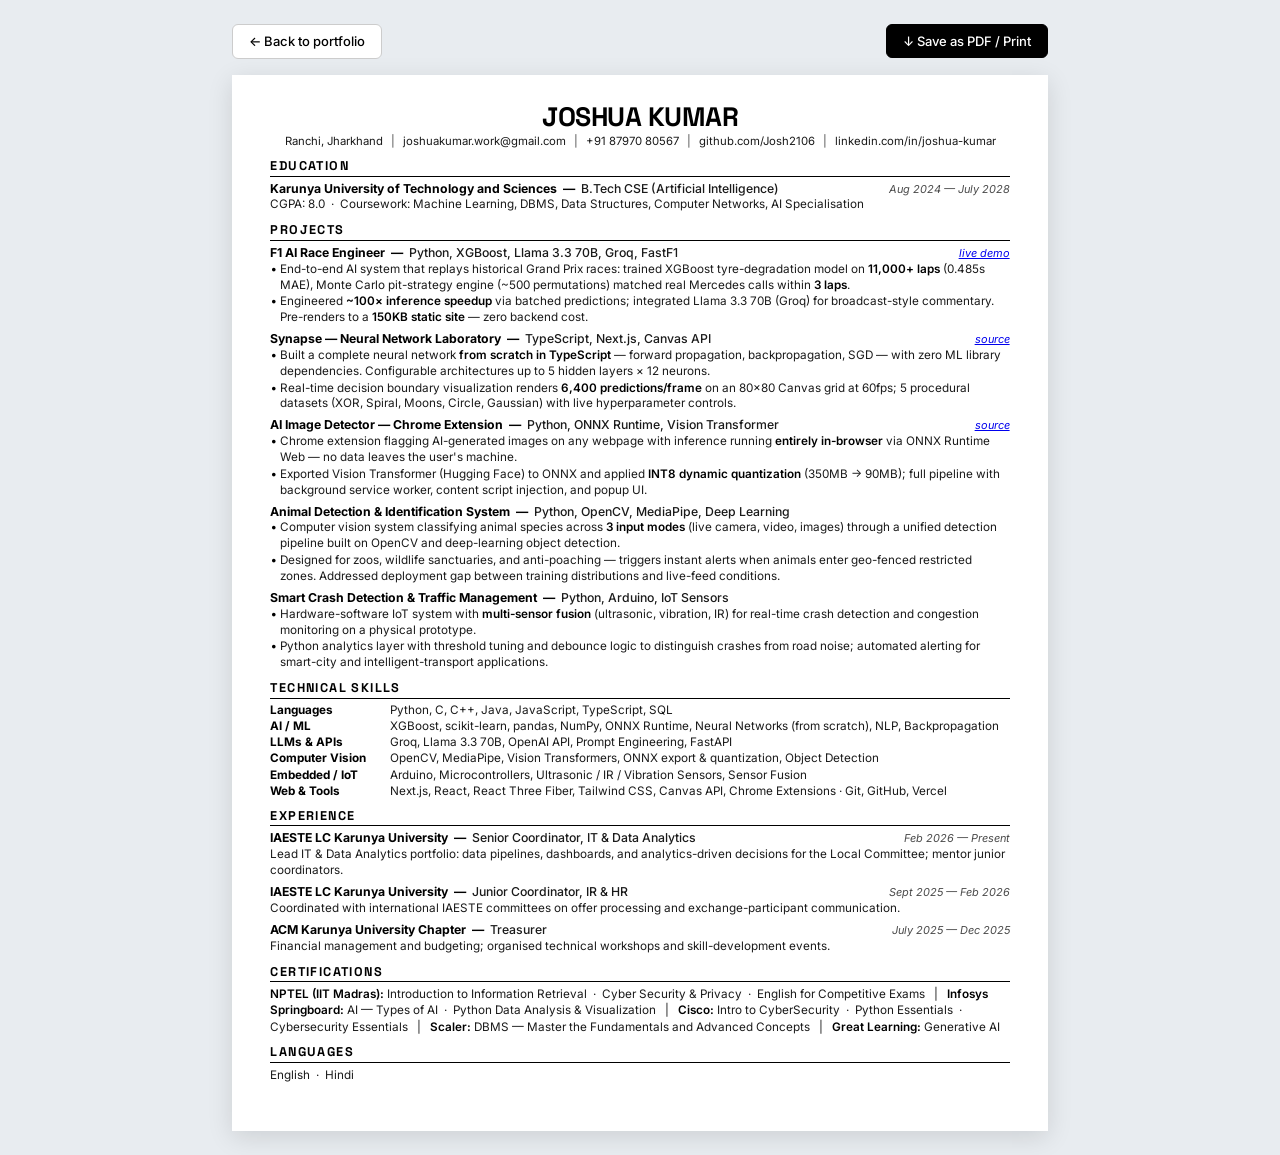
==== commit f7d575b4: "Add Scaler DBMS and Great Learning Generative AI certs" ====
--- a/resume.html
+++ b/resume.html
@@ -347,7 +347,9 @@
     <div class="compact-list">
       <strong>NPTEL (IIT Madras):</strong> Introduction to Information Retrieval &nbsp;&middot;&nbsp; Cyber Security &amp; Privacy &nbsp;&middot;&nbsp; English for Competitive Exams &nbsp;&nbsp;|&nbsp;&nbsp;
       <strong>Infosys Springboard:</strong> AI &mdash; Types of AI &nbsp;&middot;&nbsp; Python Data Analysis &amp; Visualization &nbsp;&nbsp;|&nbsp;&nbsp;
-      <strong>Cisco:</strong> Intro to CyberSecurity &nbsp;&middot;&nbsp; Python Essentials &nbsp;&middot;&nbsp; Cybersecurity Essentials
+      <strong>Cisco:</strong> Intro to CyberSecurity &nbsp;&middot;&nbsp; Python Essentials &nbsp;&middot;&nbsp; Cybersecurity Essentials &nbsp;&nbsp;|&nbsp;&nbsp;
+      <strong>Scaler:</strong> DBMS &mdash; Master the Fundamentals and Advanced Concepts &nbsp;&nbsp;|&nbsp;&nbsp;
+      <strong>Great Learning:</strong> Generative AI
     </div>
   </div>
 
